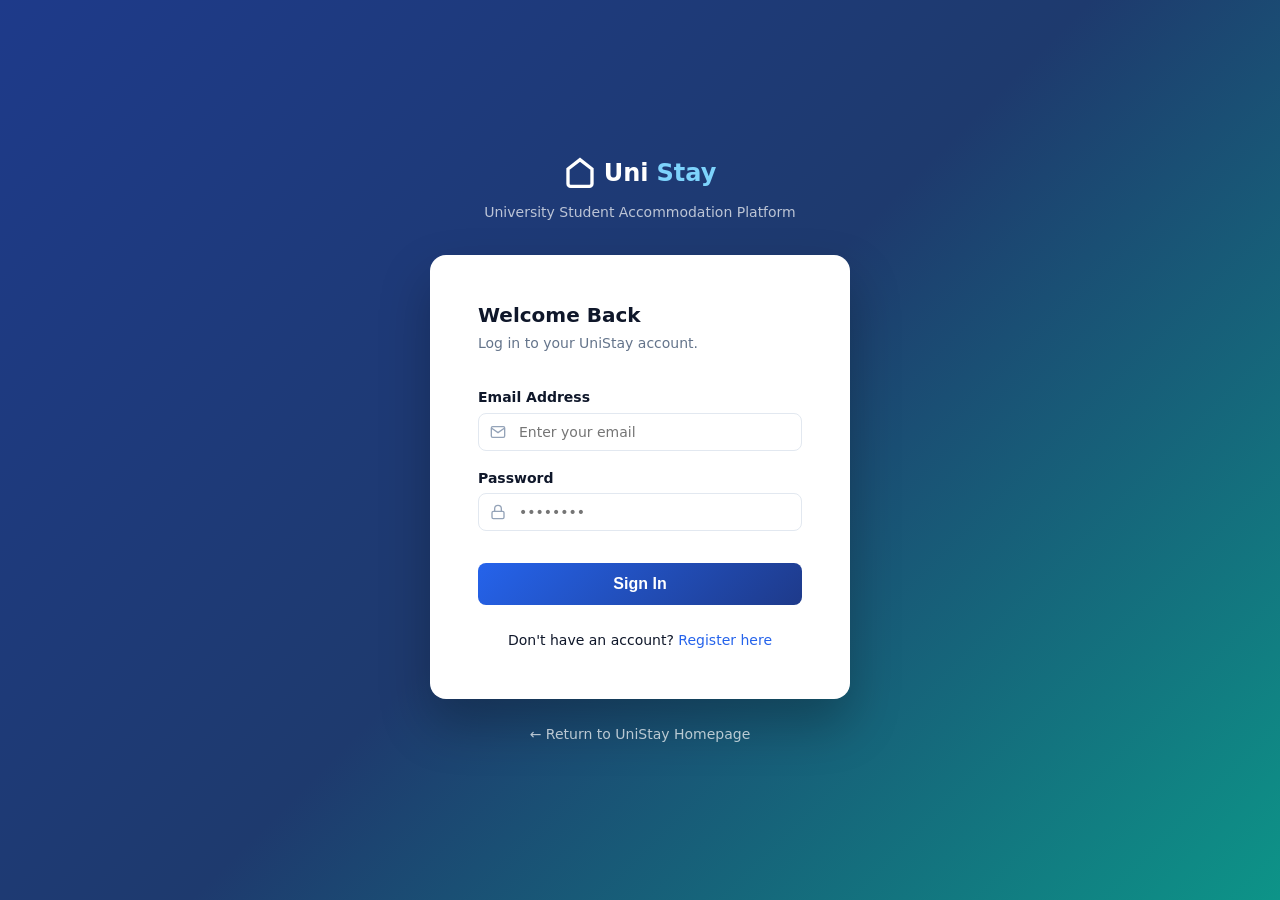
==== frontend/pages/add-boarding.html @ c17727cf "bording owner login and dashboard create" ====
<!DOCTYPE html>
<html lang="en">
<head>
    <meta charset="UTF-8">
    <meta name="viewport" content="width=device-width, initial-scale=1.0">
    <title>Add Boarding – UniStay</title>
    
    <link rel="preconnect" href="https://fonts.googleapis.com">
    <link rel="preconnect" href="https://fonts.gstatic.com" crossorigin>
    <link href="https://fonts.googleapis.com/css2?family=Inter:wght@400;500;600;700;800&display=swap" rel="stylesheet">
    
    <link rel="stylesheet" href="../css/global.css">
    <link rel="stylesheet" href="../css/components.css">
    <style>
        .section-title {
            margin-top: 2rem;
            margin-bottom: 1rem;
            padding-bottom: 0.5rem;
            border-bottom: 1px solid var(--border-color);
            color: var(--primary-dark);
        }
        .facilities-grid {
            display: grid;
            grid-template-columns: repeat(auto-fill, minmax(150px, 1fr));
            gap: 1rem;
        }
        .checkbox-label {
            display: flex;
            align-items: center;
            gap: 8px;
            font-size: var(--font-size-sm);
            cursor: pointer;
        }
    </style>
</head>
<body style="background-color: var(--bg-alt); min-height: 100vh; display: flex; flex-direction: column;">

    <!-- Navbar -->
    <header class="navbar" id="top">
        <div class="container">
            <a href="../index.html" class="navbar-brand">
                <svg width="26" height="26" viewBox="0 0 24 24" fill="none"
                     stroke="currentColor" stroke-width="2.5"
                     stroke-linecap="round" stroke-linejoin="round">
                    <path d="m3 9 9-7 9 7v11a2 2 0 0 1-2 2H5a2 2 0 0 1-2-2z"/>
                    <polyline points="9 22 9 12 15 12 15 22"/>
                </svg>
                Uni<span>Stay</span>
            </a>
            <button class="mobile-menu-btn" id="mobile-menu-btn" aria-label="Toggle menu">&#9776;</button>
            <ul class="navbar-nav" id="main-nav">
                <li><a href="../index.html" class="nav-link">Home</a></li>
            </ul>
            <div class="navbar-actions">
                <a href="login.html" class="btn btn-outline btn-sm" id="btn-login">Login</a>
                <a href="register.html" class="btn btn-primary btn-sm" id="btn-register">Register</a>
                <button class="btn btn-secondary btn-sm" id="btn-logout" style="display: none;" onclick="handleLogout()">Logout</button>
            </div>
        </div>
    </header>

    <!-- Content -->
    <main class="container container-sm" style="flex: 1; padding: 4rem 1rem;">
        <div class="card" style="padding: 2rem;">
            <div style="display: flex; justify-content: space-between; align-items: center; margin-bottom: 1.5rem;">
                <h2>Add New Boarding</h2>
                <a href="owner-dashboard.html" class="btn btn-outline btn-sm">Back to Dashboard</a>
            </div>
            
            <div id="alert-container"></div>
            
            <form id="boarding-form" onsubmit="handleSubmit(event)">
                <!-- Basic Information -->
                <h4 class="section-title">Basic Information</h4>
                <div class="form-group">
                    <label class="form-label">Boarding Name *</label>
                    <input type="text" id="name" class="form-control" required>
                </div>
                <div class="form-group">
                    <label class="form-label">Description</label>
                    <textarea id="description" class="form-control" rows="3"></textarea>
                </div>
                <div class="form-group">
                    <label class="form-label">Address *</label>
                    <input type="text" id="address" class="form-control" required>
                </div>
                <div class="grid grid-2" style="gap: 1rem;">
                    <div class="form-group">
                        <label class="form-label">Location/Area *</label>
                        <input type="text" id="location" class="form-control" required>
                    </div>
                    <div class="form-group">
                        <label class="form-label">Google Maps Link</label>
                        <input type="url" id="googleMapsLink" class="form-control">
                    </div>
                </div>

                <!-- Price & Rooms -->
                <h4 class="section-title">Price & Rooms</h4>
                <div class="grid grid-2" style="gap: 1rem;">
                    <div class="form-group">
                        <label class="form-label">Monthly Price ($) *</label>
                        <input type="number" id="pricePerMonth" class="form-control" step="0.01" min="0" required>
                    </div>
                    <div class="form-group">
                        <label class="form-label">Room Type *</label>
                        <select id="roomType" class="form-select" required>
                            <option value="">Select Room Type</option>
                            <option value="Single Room">Single Room</option>
                            <option value="Shared Room">Shared Room</option>
                            <option value="Private Studio">Private Studio</option>
                            <option value="Apartment">Apartment</option>
                        </select>
                    </div>
                    <div class="form-group">
                        <label class="form-label">Total Rooms *</label>
                        <input type="number" id="totalRooms" class="form-control" min="0" required>
                    </div>
                    <div class="form-group">
                        <label class="form-label">Available Rooms *</label>
                        <input type="number" id="availableRooms" class="form-control" min="0" required>
                    </div>
                    <div class="form-group">
                        <label class="form-label">Students Per Room *</label>
                        <input type="number" id="studentsPerRoom" class="form-control" min="1" required>
                    </div>
                    <div class="form-group">
                        <label class="form-label">Suitable Gender *</label>
                        <select id="suitableGender" class="form-select" required>
                            <option value="">Select Gender</option>
                            <option value="Male">Male Only</option>
                            <option value="Female">Female Only</option>
                            <option value="Any">Any</option>
                        </select>
                    </div>
                </div>

                <!-- Facilities -->
                <h4 class="section-title">Facilities</h4>
                <div class="facilities-grid">
                    <label class="checkbox-label"><input type="checkbox" id="hasBeds"> Beds Provided</label>
                    <label class="checkbox-label"><input type="checkbox" id="hasHotWater"> Hot Water</label>
                    <label class="checkbox-label"><input type="checkbox" id="hasKitchen"> Kitchen Access</label>
                    <label class="checkbox-label"><input type="checkbox" id="hasLaundry"> Laundry</label>
                    <label class="checkbox-label"><input type="checkbox" id="hasAc"> Air Conditioning</label>
                    <label class="checkbox-label"><input type="checkbox" id="hasAttachedBathroom"> Attached Bathroom</label>
                    <label class="checkbox-label"><input type="checkbox" id="hasCctv"> CCTV/Security</label>
                    <label class="checkbox-label"><input type="checkbox" id="hasParking"> Parking</label>
                    <label class="checkbox-label"><input type="checkbox" id="hasWifi"> Wi-Fi</label>
                </div>

                <!-- Other -->
                <h4 class="section-title">Other Details</h4>
                <div class="grid grid-2" style="gap: 1rem;">
                    <div class="form-group">
                        <label class="checkbox-label" style="margin-top: 30px;"><input type="checkbox" id="hasMainRoadAccess"> Main Road Access</label>
                    </div>
                    <div class="form-group">
                        <label class="form-label">Distance from University (km)</label>
                        <input type="number" id="distanceFromUniversity" class="form-control" step="0.1" min="0">
                    </div>
                </div>

                <!-- Images -->
                <h4 class="section-title">Pictures</h4>
                <div class="form-group">
                    <label class="form-label">Select Boarding Images (Multiple)</label>
                    <input type="file" id="images" class="form-control" accept="image/*" multiple>
                </div>

                <div style="margin-top: 2rem;">
                    <button type="submit" id="btn-submit" class="btn btn-primary btn-full btn-lg">Add Boarding Listing</button>
                </div>
            </form>
        </div>
    </main>

    <!-- Scripts -->
    <script src="../js/common.js"></script>
    <script>
        document.addEventListener('DOMContentLoaded', () => {
            const role = sessionStorage.getItem('unistay_user_role');
            if (role !== 'OWNER') {
                window.location.href = 'login.html'; 
                return;
            }
            updateUserNav();
        });

        function updateUserNav() {
            const userName = sessionStorage.getItem('unistay_user_name');
            const role = sessionStorage.getItem('unistay_user_role');
            
            const btnLogin = document.getElementById('btn-login');
            const btnRegister = document.getElementById('btn-register');
            const btnLogout = document.getElementById('btn-logout');
            const navbarActions = document.querySelector('.navbar-actions');

            if (userName) {
                btnLogin.href = '#';
                btnLogin.innerHTML = `<svg width="14" height="14" viewBox="0 0 24 24" fill="none" stroke="currentColor" stroke-width="2" style="vertical-align: text-bottom; margin-right: 4px;"><path d="M20 21v-2a4 4 0 0 0-4-4H8a4 4 0 0 0-4 4v2"></path><circle cx="12" cy="7" r="4"></circle></svg> ${userName}`;
                
                btnRegister.style.display = 'none';
                btnLogout.style.display = 'inline-block';

                if (role === 'OWNER' && !document.getElementById('nav-add-boarding')) {
                    const addBoardingBtn = document.createElement('a');
                    addBoardingBtn.href = 'add-boarding.html';
                    addBoardingBtn.id = 'nav-add-boarding';
                    addBoardingBtn.className = 'btn btn-primary btn-sm';
                    addBoardingBtn.textContent = 'Add Boarding';
                    navbarActions.insertBefore(addBoardingBtn, btnLogout);
                }
            }
        }

        function handleLogout() {
            sessionStorage.removeItem('unistay_user_name');
            sessionStorage.removeItem('unistay_user_role');
            sessionStorage.removeItem('unistay_user_id');
            window.location.href = 'login.html';
        }

        async function handleSubmit(event) {
            event.preventDefault();
            const btn = document.getElementById('btn-submit');
            const alertBox = document.getElementById('alert-container');
            alertBox.innerHTML = '';
            btn.disabled = true;
            btn.textContent = 'Saving...';

            try {
                const ownerId = sessionStorage.getItem('unistay_user_id');
                
                const formData = new FormData();
                formData.append('ownerId', ownerId);
                formData.append('name', document.getElementById('name').value);
                formData.append('description', document.getElementById('description').value);
                formData.append('address', document.getElementById('address').value);
                formData.append('location', document.getElementById('location').value);
                formData.append('googleMapsLink', document.getElementById('googleMapsLink').value);
                formData.append('pricePerMonth', document.getElementById('pricePerMonth').value);
                formData.append('totalRooms', document.getElementById('totalRooms').value);
                formData.append('availableRooms', document.getElementById('availableRooms').value);
                formData.append('roomType', document.getElementById('roomType').value);
                formData.append('studentsPerRoom', document.getElementById('studentsPerRoom').value);
                formData.append('suitableGender', document.getElementById('suitableGender').value);
                formData.append('hasBeds', document.getElementById('hasBeds').checked);
                formData.append('hasHotWater', document.getElementById('hasHotWater').checked);
                formData.append('hasKitchen', document.getElementById('hasKitchen').checked);
                formData.append('hasLaundry', document.getElementById('hasLaundry').checked);
                formData.append('hasAc', document.getElementById('hasAc').checked);
                formData.append('hasAttachedBathroom', document.getElementById('hasAttachedBathroom').checked);
                formData.append('hasCctv', document.getElementById('hasCctv').checked);
                formData.append('hasParking', document.getElementById('hasParking').checked);
                formData.append('hasWifi', document.getElementById('hasWifi').checked);
                formData.append('hasMainRoadAccess', document.getElementById('hasMainRoadAccess').checked);
                if (document.getElementById('distanceFromUniversity').value) {
                    formData.append('distanceFromUniversity', document.getElementById('distanceFromUniversity').value);
                }

                const fileInput = document.getElementById('images');
                if (fileInput.files.length > 0) {
                    for (let i = 0; i < fileInput.files.length; i++) {
                        formData.append('images', fileInput.files[i]);
                    }
                }

                const BASE = window.location.origin.includes(':8080') ? '' : 'http://localhost:8080';
                
                const response = await fetch(`${BASE}/api/boardings`, {
                    method: 'POST',
                    body: formData // Note: fetch automatically sets the correct multipart boundary header
                });

                const data = await response.json();

                if (response.ok) {
                    alertBox.innerHTML = '<div class="alert alert-success">Boarding added successfully! Redirecting...</div>';
                    setTimeout(() => {
                        window.location.href = 'owner-dashboard.html';
                    }, 1500);
                } else {
                    throw new Error(data.message || 'Failed to add boarding');
                }
            } catch (err) {
                alertBox.innerHTML = `<div class="alert alert-danger">❌ ${err.message}</div>`;
                btn.disabled = false;
                btn.textContent = 'Add Boarding Listing';
            }
        }
    </script>
</body>
</html>
---- frontend/css/global.css ----
/* ==========================================================================
   UniStay - Main Global Design System (global.css)
   University Student Accommodation Platform
   ========================================================================== */

/* --------------------------------------------------------------------------
   1. CSS Custom Properties / Design Tokens
   -------------------------------------------------------------------------- */
:root {
  /* Brand Palette */
  --primary: #2563eb;
  --primary-hover: #1d4ed8;
  --primary-light: #eff6ff;
  --primary-dark: #1e3a8a;

  --secondary: #0d9488;
  --secondary-hover: #0f766e;
  --secondary-light: #ccfbf1;

  --accent: #f59e0b;
  --accent-light: #fef3c7;

  /* Neutral Palette */
  --bg-body: #f8fafc;
  --bg-surface: #ffffff;
  --bg-alt: #f1f5f9;
  
  --border-color: #e2e8f0;
  --border-focus: #93c5fd;

  --text-main: #0f172a;
  --text-muted: #64748b;
  --text-light: #94a3b8;
  --text-white: #ffffff;

  /* Status Colors */
  --success: #10b981;
  --success-bg: #d1fae5;
  --warning: #f59e0b;
  --warning-bg: #fef3c7;
  --danger: #ef4444;
  --danger-bg: #fee2e2;
  --info: #3b82f6;
  --info-bg: #dbeafe;

  /* Typography */
  --font-family: 'Inter', system-ui, -apple-system, BlinkMacSystemFont, 'Segoe UI', Roboto, Oxygen, Ubuntu, Cantarell, sans-serif;
  --font-size-xs: 0.75rem;     /* 12px */
  --font-size-sm: 0.875rem;    /* 14px */
  --font-size-md: 1rem;        /* 16px */
  --font-size-lg: 1.125rem;    /* 18px */
  --font-size-xl: 1.25rem;     /* 20px */
  --font-size-2xl: 1.5rem;     /* 24px */
  --font-size-3xl: 1.875rem;   /* 30px */
  --font-size-4xl: 2.25rem;    /* 36px */

  /* Spacing */
  --space-xs: 0.25rem;  /* 4px */
  --space-sm: 0.5rem;   /* 8px */
  --space-md: 1rem;     /* 16px */
  --space-lg: 1.5rem;   /* 24px */
  --space-xl: 2rem;     /* 32px */
  --space-2xl: 3rem;    /* 48px */
  --space-3xl: 4rem;    /* 64px */

  /* Radius */
  --radius-sm: 0.375rem; /* 6px */
  --radius-md: 0.5rem;   /* 8px */
  --radius-lg: 0.75rem;  /* 12px */
  --radius-xl: 1rem;     /* 16px */
  --radius-full: 9999px;

  /* Elevation Shadows */
  --shadow-sm: 0 1px 2px 0 rgba(0, 0, 0, 0.05);
  --shadow-md: 0 4px 6px -1px rgba(0, 0, 0, 0.1), 0 2px 4px -1px rgba(0, 0, 0, 0.06);
  --shadow-lg: 0 10px 15px -3px rgba(0, 0, 0, 0.1), 0 4px 6px -2px rgba(0, 0, 0, 0.05);
  --shadow-xl: 0 20px 25px -5px rgba(0, 0, 0, 0.1), 0 10px 10px -5px rgba(0, 0, 0, 0.04);

  /* Transitions */
  --transition-fast: 0.15s ease;
  --transition-normal: 0.25s ease;
  --transition-slow: 0.4s ease;

  /* Layout */
  --max-width: 1240px;
  --navbar-height: 72px;
}

/* --------------------------------------------------------------------------
   2. Global Reset & Base Setup
   -------------------------------------------------------------------------- */
*, *::before, *::after {
  box-sizing: border-box;
  margin: 0;
  padding: 0;
}

html {
  scroll-behavior: smooth;
  font-size: 16px;
}

body {
  font-family: var(--font-family);
  background-color: var(--bg-body);
  color: var(--text-main);
  line-height: 1.6;
  -webkit-font-smoothing: antialiased;
  -moz-osx-font-smoothing: grayscale;
  display: flex;
  flex-direction: column;
  min-height: 100vh;
}

main {
  flex: 1;
}

a {
  color: var(--primary);
  text-decoration: none;
  transition: color var(--transition-fast);
}

a:hover {
  color: var(--primary-hover);
}

img {
  max-width: 100%;
  height: auto;
  display: block;
}

/* --------------------------------------------------------------------------
   3. Typography Utilities
   -------------------------------------------------------------------------- */
h1, h2, h3, h4, h5, h6 {
  color: var(--text-main);
  font-weight: 700;
  line-height: 1.25;
  margin-bottom: var(--space-sm);
}

h1 { font-size: var(--font-size-4xl); }
h2 { font-size: var(--font-size-3xl); }
h3 { font-size: var(--font-size-2xl); }
h4 { font-size: var(--font-size-xl); }
h5 { font-size: var(--font-size-lg); }
h6 { font-size: var(--font-size-md); }

.text-muted { color: var(--text-muted); }
.text-center { text-align: center; }
.text-right { text-align: right; }
.text-primary { color: var(--primary); }
.text-secondary { color: var(--secondary); }
.font-bold { font-weight: 700; }
.font-semibold { font-weight: 600; }

/* --------------------------------------------------------------------------
   4. Layout & Containers
   -------------------------------------------------------------------------- */
.container {
  width: 100%;
  max-width: var(--max-width);
  margin-left: auto;
  margin-right: auto;
  padding-left: var(--space-md);
  padding-right: var(--space-md);
}

.container-sm { max-width: 800px; }
.container-lg { max-width: 1400px; }

.grid {
  display: grid;
  gap: var(--space-lg);
}

.grid-2 { grid-template-columns: repeat(2, 1fr); }
.grid-3 { grid-template-columns: repeat(3, 1fr); }
.grid-4 { grid-template-columns: repeat(4, 1fr); }

.flex {
  display: flex;
}

.flex-between {
  display: flex;
  justify-content: space-between;
  align-items: center;
}

.flex-center {
  display: flex;
  justify-content: center;
  align-items: center;
}

.gap-sm { gap: var(--space-sm); }
.gap-md { gap: var(--space-md); }
.gap-lg { gap: var(--space-lg); }

/* --------------------------------------------------------------------------
   5. Buttons Component
   -------------------------------------------------------------------------- */
.btn {
  display: inline-flex;
  align-items: center;
  justify-content: center;
  gap: var(--space-sm);
  padding: 0.625rem 1.25rem;
  font-family: var(--font-family);
  font-size: var(--font-size-sm);
  font-weight: 600;
  border-radius: var(--radius-md);
  border: 1px solid transparent;
  cursor: pointer;
  transition: all var(--transition-fast);
  text-align: center;
  white-space: nowrap;
  user-select: none;
}

.btn-primary {
  background-color: var(--primary);
  color: var(--text-white);
  box-shadow: var(--shadow-sm);
}

.btn-primary:hover {
  background-color: var(--primary-hover);
  color: var(--text-white);
  box-shadow: var(--shadow-md);
  transform: translateY(-1px);
}

.btn-secondary {
  background-color: var(--secondary);
  color: var(--text-white);
}

.btn-secondary:hover {
  background-color: var(--secondary-hover);
  color: var(--text-white);
  transform: translateY(-1px);
}

.btn-outline {
  background-color: transparent;
  border-color: var(--border-color);
  color: var(--text-main);
}

.btn-outline:hover {
  border-color: var(--primary);
  color: var(--primary);
  background-color: var(--primary-light);
}

.btn-sm {
  padding: 0.375rem 0.75rem;
  font-size: var(--font-size-xs);
}

.btn-lg {
  padding: 0.875rem 1.75rem;
  font-size: var(--font-size-md);
}

.btn-full {
  width: 100%;
}

.btn:disabled {
  opacity: 0.6;
  cursor: not-allowed;
  transform: none !important;
}

/* --------------------------------------------------------------------------
   6. Forms Component
   -------------------------------------------------------------------------- */
.form-group {
  margin-bottom: var(--space-md);
  display: flex;
  flex-direction: column;
  gap: var(--space-xs);
}

.form-label {
  font-size: var(--font-size-sm);
  font-weight: 600;
  color: var(--text-main);
}

.form-control, .form-select {
  width: 100%;
  padding: 0.625rem 0.875rem;
  font-family: var(--font-family);
  font-size: var(--font-size-sm);
  color: var(--text-main);
  background-color: var(--bg-surface);
  border: 1px solid var(--border-color);
  border-radius: var(--radius-md);
  transition: border-color var(--transition-fast), box-shadow var(--transition-fast);
  outline: none;
}

.form-control:focus, .form-select:focus {
  border-color: var(--primary);
  box-shadow: 0 0 0 3px rgba(37, 99, 235, 0.15);
}

textarea.form-control {
  resize: vertical;
  min-height: 100px;
}

/* --------------------------------------------------------------------------
   7. Cards Component
   -------------------------------------------------------------------------- */
.card {
  background-color: var(--bg-surface);
  border-radius: var(--radius-lg);
  border: 1px solid var(--border-color);
  box-shadow: var(--shadow-sm);
  overflow: hidden;
  transition: transform var(--transition-normal), box-shadow var(--transition-normal);
}

.card:hover {
  box-shadow: var(--shadow-md);
}

.card-header {
  padding: var(--space-md) var(--space-lg);
  border-bottom: 1px solid var(--border-color);
  background-color: var(--bg-surface);
}

.card-body {
  padding: var(--space-lg);
}

.card-footer {
  padding: var(--space-md) var(--space-lg);
  border-top: 1px solid var(--border-color);
  background-color: var(--bg-alt);
}

/* --------------------------------------------------------------------------
   8. Navigation Bar (Navbar)
   -------------------------------------------------------------------------- */
.navbar {
  height: var(--navbar-height);
  background-color: rgba(255, 255, 255, 0.95);
  backdrop-filter: blur(8px);
  border-bottom: 1px solid var(--border-color);
  position: sticky;
  top: 0;
  z-index: 1000;
  display: flex;
  align-items: center;
}

.navbar .container {
  display: flex;
  align-items: center;
  justify-content: space-between;
}

.navbar-brand {
  display: flex;
  align-items: center;
  gap: var(--space-sm);
  font-size: var(--font-size-xl);
  font-weight: 800;
  color: var(--primary-dark);
}

.navbar-brand span {
  color: var(--secondary);
}

.navbar-nav {
  display: flex;
  align-items: center;
  gap: var(--space-lg);
  list-style: none;
}

.nav-link {
  font-size: var(--font-size-sm);
  font-weight: 500;
  color: var(--text-muted);
  transition: color var(--transition-fast);
}

.nav-link:hover, .nav-link.active {
  color: var(--primary);
}

.navbar-actions {
  display: flex;
  align-items: center;
  gap: var(--space-md);
}

.mobile-menu-btn {
  display: none;
  background: none;
  border: none;
  font-size: 1.5rem;
  color: var(--text-main);
  cursor: pointer;
}

/* --------------------------------------------------------------------------
   9. Footer
   -------------------------------------------------------------------------- */
.footer {
  background-color: var(--primary-dark);
  color: var(--text-light);
  padding-top: var(--space-3xl);
  padding-bottom: var(--space-xl);
  margin-top: auto;
}

.footer h4, .footer h5 {
  color: var(--text-white);
}

.footer a {
  color: #cbd5e1;
}

.footer a:hover {
  color: var(--text-white);
}

.footer-grid {
  display: grid;
  grid-template-columns: 2fr repeat(3, 1fr);
  gap: var(--space-2xl);
  margin-bottom: var(--space-2xl);
}

.footer-bottom {
  border-top: 1px solid rgba(255, 255, 255, 0.1);
  padding-top: var(--space-lg);
  display: flex;
  justify-content: space-between;
  align-items: center;
  font-size: var(--font-size-sm);
}

/* --------------------------------------------------------------------------
   10. Alerts & Badges
   -------------------------------------------------------------------------- */
.alert {
  padding: var(--space-md);
  border-radius: var(--radius-md);
  font-size: var(--font-size-sm);
  margin-bottom: var(--space-md);
  border: 1px solid transparent;
  display: flex;
  align-items: center;
  gap: var(--space-sm);
}

.alert-success { background-color: var(--success-bg); color: #065f46; border-color: #a7f3d0; }
.alert-warning { background-color: var(--warning-bg); color: #92400e; border-color: #fde68a; }
.alert-danger { background-color: var(--danger-bg); color: #991b1b; border-color: #fecaca; }
.alert-info { background-color: var(--info-bg); color: #1e40af; border-color: #bfdbfe; }

.badge {
  display: inline-flex;
  align-items: center;
  padding: 0.25rem 0.625rem;
  font-size: var(--font-size-xs);
  font-weight: 600;
  border-radius: var(--radius-full);
}

.badge-primary { background-color: var(--primary-light); color: var(--primary-dark); }
.badge-secondary { background-color: var(--secondary-light); color: var(--secondary-hover); }
.badge-success { background-color: var(--success-bg); color: #065f46; }

/* --------------------------------------------------------------------------
   11. Tables Component
   -------------------------------------------------------------------------- */
.table-responsive {
  width: 100%;
  overflow-x: auto;
}

.table {
  width: 100%;
  border-collapse: collapse;
  text-align: left;
  font-size: var(--font-size-sm);
}

.table th {
  background-color: var(--bg-alt);
  padding: var(--space-md);
  font-weight: 600;
  color: var(--text-main);
  border-bottom: 2px solid var(--border-color);
}

.table td {
  padding: var(--space-md);
  border-bottom: 1px solid var(--border-color);
  color: var(--text-muted);
}

.table tbody tr:hover {
  background-color: var(--primary-light);
}

/* --------------------------------------------------------------------------
   12. Responsive Breakpoints
   -------------------------------------------------------------------------- */
@media (max-width: 992px) {
  .grid-4 { grid-template-columns: repeat(2, 1fr); }
  .grid-3 { grid-template-columns: repeat(2, 1fr); }
  .footer-grid { grid-template-columns: repeat(2, 1fr); }
}

@media (max-width: 768px) {
  .grid-2, .grid-3, .grid-4 { grid-template-columns: 1fr; }
  .footer-grid { grid-template-columns: 1fr; }
  
  .navbar-nav {
    display: none;
    position: absolute;
    top: var(--navbar-height);
    left: 0;
    width: 100%;
    background-color: var(--bg-surface);
    flex-direction: column;
    padding: var(--space-lg);
    box-shadow: var(--shadow-lg);
    border-bottom: 1px solid var(--border-color);
  }

  .navbar-nav.active {
    display: flex;
  }

  .mobile-menu-btn {
    display: block;
  }
}
---- frontend/css/components.css ----
/* ==========================================================================
   UniStay - Specific Component Styles (components.css)
   University Student Accommodation Platform
   ========================================================================== */

/* --------------------------------------------------------------------------
   1. Hero Section Component
   -------------------------------------------------------------------------- */
.hero {
  background: linear-gradient(135deg, #0f172a 0%, #1e3a8a 50%, #1e40af 100%);
  color: var(--text-white);
  padding: 5rem 0 6rem 0;
  position: relative;
  overflow: hidden;
}

.hero::before {
  content: "";
  position: absolute;
  top: -20%;
  right: -10%;
  width: 500px;
  height: 500px;
  background: radial-gradient(circle, rgba(13, 148, 136, 0.25) 0%, rgba(0, 0, 0, 0) 70%);
  border-radius: 50%;
  pointer-events: none;
}

.hero-content {
  max-width: 780px;
  margin: 0 auto;
  text-align: center;
  position: relative;
  z-index: 2;
}

.hero-badge {
  display: inline-flex;
  align-items: center;
  gap: 0.5rem;
  padding: 0.375rem 1rem;
  background: rgba(255, 255, 255, 0.12);
  backdrop-filter: blur(8px);
  border: 1px solid rgba(255, 255, 255, 0.2);
  border-radius: var(--radius-full);
  font-size: var(--font-size-xs);
  font-weight: 600;
  color: #93c5fd;
  margin-bottom: var(--space-lg);
}

.hero-title {
  font-size: 3rem;
  font-weight: 800;
  line-height: 1.15;
  color: var(--text-white);
  margin-bottom: var(--space-md);
  letter-spacing: -0.02em;
}

.hero-subtitle {
  font-size: 1.25rem;
  color: #cbd5e1;
  margin-bottom: var(--space-2xl);
  font-weight: 400;
  line-height: 1.6;
}

/* --------------------------------------------------------------------------
   2. Search & Filter Bar Component
   -------------------------------------------------------------------------- */
.search-card {
  background: var(--bg-surface);
  border-radius: var(--radius-xl);
  box-shadow: 0 20px 25px -5px rgba(0, 0, 0, 0.15), 0 10px 10px -5px rgba(0, 0, 0, 0.04);
  padding: var(--space-xl);
  margin-top: -3.5rem;
  position: relative;
  z-index: 10;
  border: 1px solid var(--border-color);
}

.search-grid {
  display: grid;
  grid-template-columns: repeat(4, 1fr) auto;
  gap: var(--space-md);
  align-items: end;
}

.search-field {
  display: flex;
  flex-direction: column;
  gap: 0.375rem;
}

.search-field label {
  font-size: var(--font-size-xs);
  font-weight: 700;
  text-transform: uppercase;
  letter-spacing: 0.05em;
  color: var(--text-muted);
}

/* --------------------------------------------------------------------------
   3. Feature Cards Component
   -------------------------------------------------------------------------- */
.feature-card {
  background: var(--bg-surface);
  padding: var(--space-xl);
  border-radius: var(--radius-lg);
  border: 1px solid var(--border-color);
  transition: all var(--transition-normal);
  display: flex;
  flex-direction: column;
  gap: var(--space-md);
}

.feature-card:hover {
  transform: translateY(-4px);
  box-shadow: var(--shadow-lg);
  border-color: #bfdbfe;
}

.feature-icon {
  width: 52px;
  height: 52px;
  border-radius: var(--radius-md);
  background: var(--primary-light);
  color: var(--primary);
  display: flex;
  align-items: center;
  justify-content: center;
  font-size: 1.5rem;
}

.feature-icon.teal {
  background: var(--secondary-light);
  color: var(--secondary);
}

.feature-icon.amber {
  background: var(--accent-light);
  color: var(--accent);
}

/* --------------------------------------------------------------------------
   4. Accommodation Preview Cards
   -------------------------------------------------------------------------- */
.accommodation-card {
  position: relative;
  display: flex;
  flex-direction: column;
  height: 100%;
}

.accommodation-image-wrapper {
  position: relative;
  width: 100%;
  height: 200px;
  background-color: #cbd5e1;
  overflow: hidden;
}

.accommodation-image {
  width: 100%;
  height: 100%;
  object-fit: cover;
  transition: transform var(--transition-slow);
}

.accommodation-card:hover .accommodation-image {
  transform: scale(1.05);
}

.badge-tag {
  position: absolute;
  top: 12px;
  left: 12px;
  z-index: 2;
}

.price-tag {
  position: absolute;
  bottom: 12px;
  right: 12px;
  background: rgba(15, 23, 42, 0.85);
  backdrop-filter: blur(4px);
  color: var(--text-white);
  padding: 0.25rem 0.75rem;
  border-radius: var(--radius-md);
  font-weight: 700;
  font-size: var(--font-size-sm);
}

.accommodation-details {
  padding: var(--space-lg);
  display: flex;
  flex-direction: column;
  flex: 1;
  gap: var(--space-sm);
}

.meta-info {
  display: flex;
  align-items: center;
  gap: var(--space-md);
  font-size: var(--font-size-xs);
  color: var(--text-muted);
}

/* --------------------------------------------------------------------------
   5. Step Process Timeline
   -------------------------------------------------------------------------- */
.step-card {
  text-align: center;
  padding: var(--space-xl);
  position: relative;
}

.step-number {
  width: 48px;
  height: 48px;
  border-radius: 50%;
  background: var(--primary);
  color: var(--text-white);
  font-weight: 800;
  font-size: 1.25rem;
  display: flex;
  align-items: center;
  justify-content: center;
  margin: 0 auto var(--space-md) auto;
  box-shadow: 0 0 0 6px var(--primary-light);
}

/* --------------------------------------------------------------------------
   6. Toast Notifications
   -------------------------------------------------------------------------- */
.toast-container {
  position: fixed;
  bottom: 20px;
  right: 20px;
  z-index: 9999;
  display: flex;
  flex-direction: column;
  gap: 10px;
}

.toast {
  min-width: 280px;
  padding: 12px 18px;
  border-radius: var(--radius-md);
  background: var(--text-main);
  color: var(--text-white);
  box-shadow: var(--shadow-lg);
  font-size: var(--font-size-sm);
  display: flex;
  align-items: center;
  justify-content: space-between;
  animation: slideIn 0.3s ease;
}

@keyframes slideIn {
  from { transform: translateX(100%); opacity: 0; }
  to { transform: translateX(0); opacity: 1; }
}

/* --------------------------------------------------------------------------
   7. Responsive adjustments for components
   -------------------------------------------------------------------------- */
@media (max-width: 992px) {
  .search-grid {
    grid-template-columns: repeat(2, 1fr);
  }
  .search-grid button {
    grid-column: span 2;
  }
  .hero-title {
    font-size: 2.25rem;
  }
}

@media (max-width: 576px) {
  .search-grid {
    grid-template-columns: 1fr;
  }
  .search-grid button {
    grid-column: span 1;
  }
  .hero {
    padding: 3rem 0 5rem 0;
  }
  .hero-title {
    font-size: 1.875rem;
  }
}
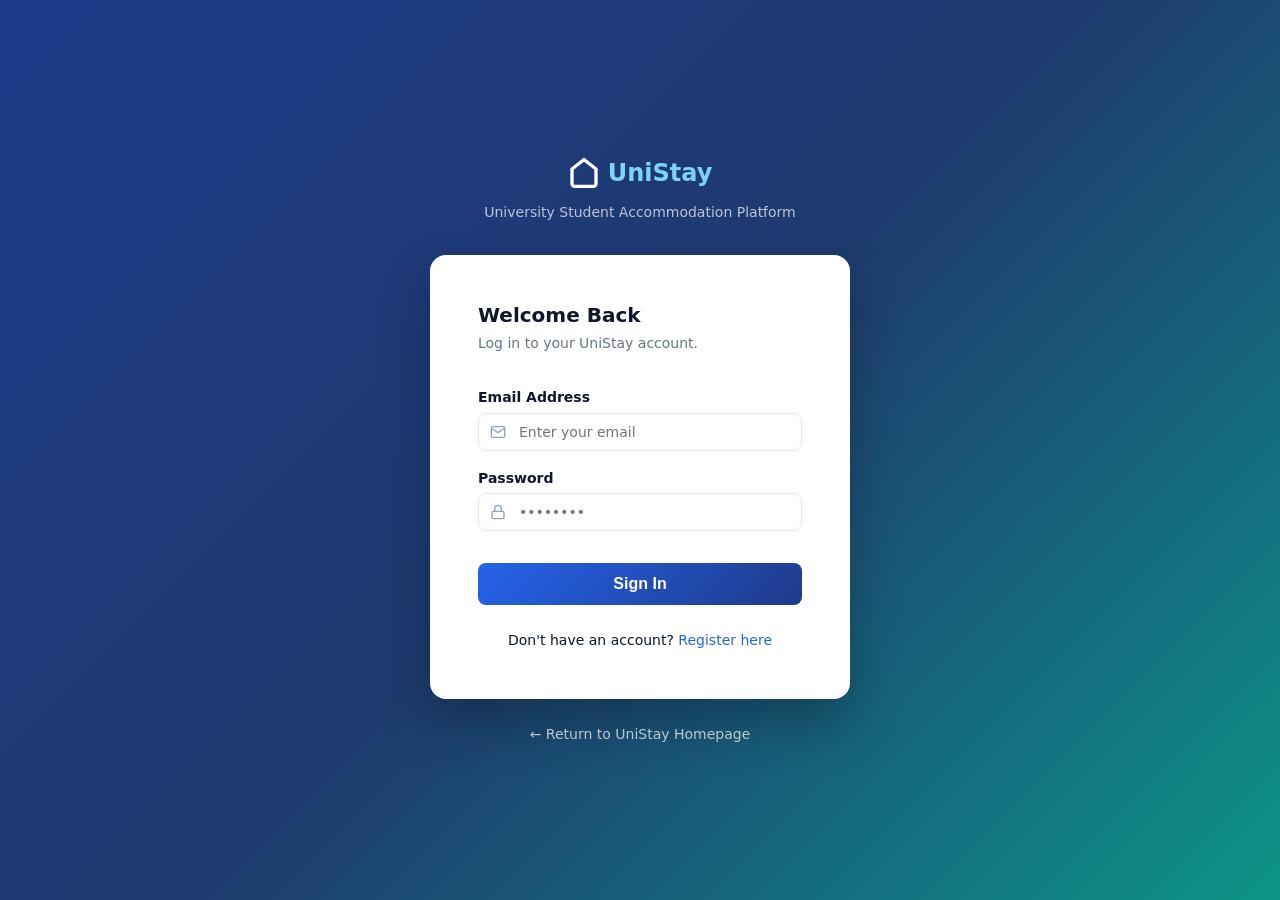
==== commit 02d58cfa: "fixed UI" ====
--- a/frontend/pages/add-boarding.html
+++ b/frontend/pages/add-boarding.html
@@ -45,7 +45,7 @@
                     <path d="m3 9 9-7 9 7v11a2 2 0 0 1-2 2H5a2 2 0 0 1-2-2z"/>
                     <polyline points="9 22 9 12 15 12 15 22"/>
                 </svg>
-                Uni<span>Stay</span>
+                <span class="brand-name">Uni<span>Stay</span></span>
             </a>
             <button class="mobile-menu-btn" id="mobile-menu-btn" aria-label="Toggle menu">&#9776;</button>
             <ul class="navbar-nav" id="main-nav">
@@ -153,11 +153,20 @@
                 <h4 class="section-title">Other Details</h4>
                 <div class="grid grid-2" style="gap: 1rem;">
                     <div class="form-group">
+                        <label class="form-label">Nearest University *</label>
+                        <select id="university" class="form-select" required>
+                            <option value="">Select University</option>
+                            <option value="SLIIT">SLIIT</option>
+                            <option value="CINEC">CINEC</option>
+                            <option value="Horizon">Horizon Campus</option>
+                        </select>
+                    </div>
+                    <div class="form-group">
+                        <label class="form-label">Distance to University (km) *</label>
+                        <input type="number" id="distanceFromUniversity" class="form-control" step="0.1" min="0" placeholder="e.g. 2.5" required>
+                    </div>
+                    <div class="form-group">
                         <label class="checkbox-label" style="margin-top: 30px;"><input type="checkbox" id="hasMainRoadAccess"> Main Road Access</label>
-                    </div>
-                    <div class="form-group">
-                        <label class="form-label">Distance from University (km)</label>
-                        <input type="number" id="distanceFromUniversity" class="form-control" step="0.1" min="0">
                     </div>
                 </div>
 
@@ -239,6 +248,7 @@
                 formData.append('address', document.getElementById('address').value);
                 formData.append('location', document.getElementById('location').value);
                 formData.append('googleMapsLink', document.getElementById('googleMapsLink').value);
+                formData.append('university', document.getElementById('university').value);
                 formData.append('pricePerMonth', document.getElementById('pricePerMonth').value);
                 formData.append('totalRooms', document.getElementById('totalRooms').value);
                 formData.append('availableRooms', document.getElementById('availableRooms').value);
@@ -255,9 +265,7 @@
                 formData.append('hasParking', document.getElementById('hasParking').checked);
                 formData.append('hasWifi', document.getElementById('hasWifi').checked);
                 formData.append('hasMainRoadAccess', document.getElementById('hasMainRoadAccess').checked);
-                if (document.getElementById('distanceFromUniversity').value) {
-                    formData.append('distanceFromUniversity', document.getElementById('distanceFromUniversity').value);
-                }
+                formData.append('distanceFromUniversity', document.getElementById('distanceFromUniversity').value);
 
                 const fileInput = document.getElementById('images');
                 if (fileInput.files.length > 0) {
--- a/frontend/css/global.css
+++ b/frontend/css/global.css
@@ -377,6 +377,14 @@
   font-size: var(--font-size-xl);
   font-weight: 800;
   color: var(--primary-dark);
+}
+
+.navbar-brand .brand-name {
+  color: var(--primary-dark);
+}
+
+.navbar-brand .brand-name span {
+  color: var(--secondary);
 }
 
 .navbar-brand span {
